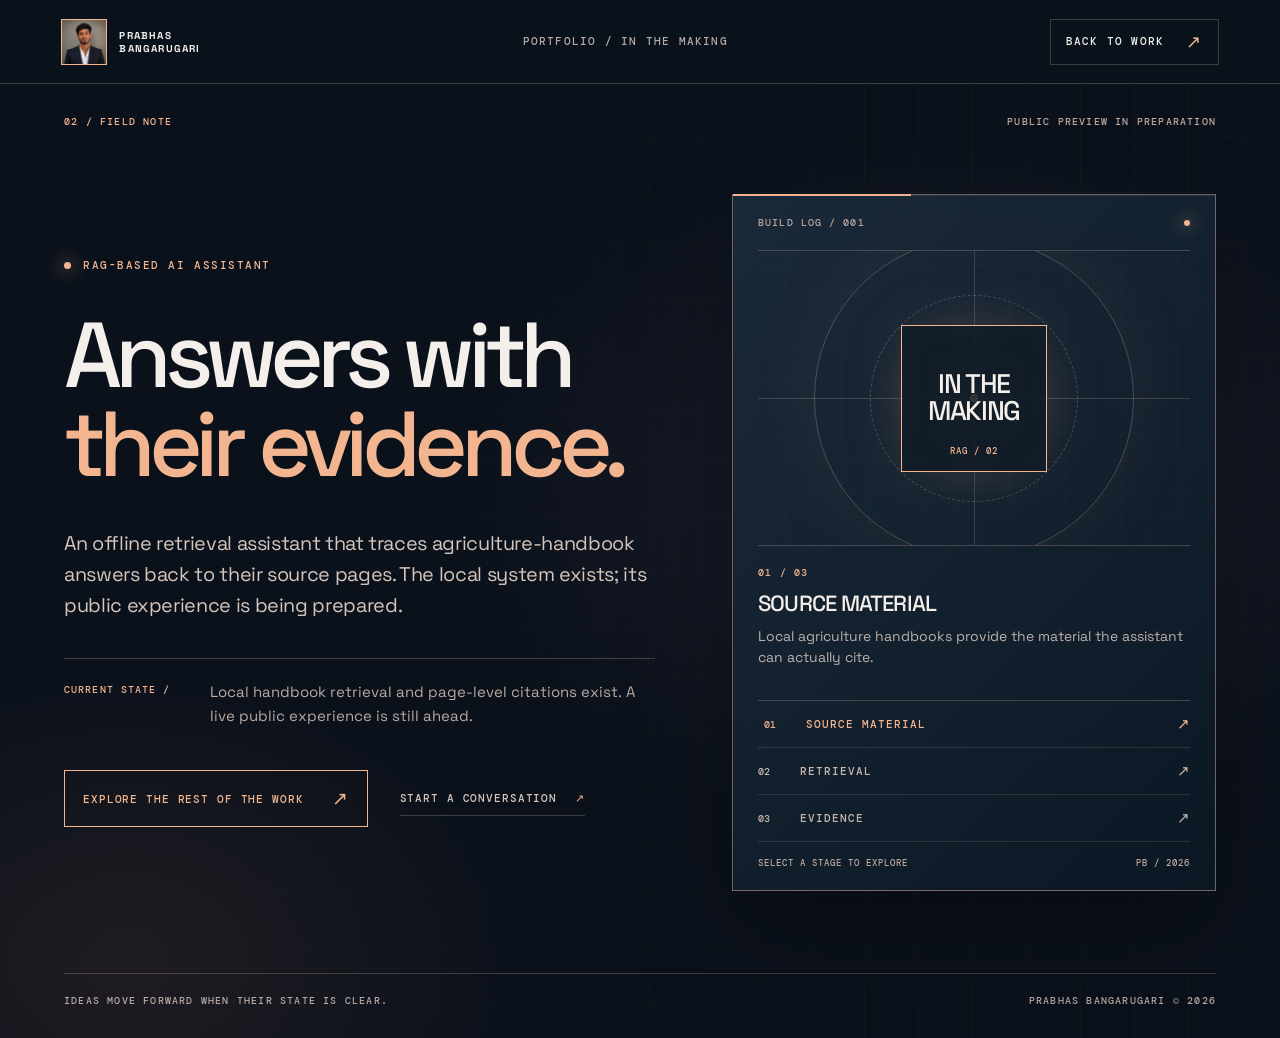
==== coming-soon.html @ c0e2e010 "first commit" ====
<!doctype html>
<html lang="en">
  <head>
    <meta charset="UTF-8" />
    <meta name="viewport" content="width=device-width, initial-scale=1" />
    <meta name="theme-color" content="#0b111b" />
    <meta name="description" content="A look at the work taking shape in Prabhas Bangarugari's portfolio." />
    <title>In the Making — Prabhas Bangarugari</title>
    <link rel="icon" href="assets/favicon.svg" type="image/svg+xml" />
    <link rel="preconnect" href="https://fonts.googleapis.com" />
    <link rel="preconnect" href="https://fonts.gstatic.com" crossorigin />
    <link href="https://fonts.googleapis.com/css2?family=DM+Mono:wght@400;500&family=Space+Grotesk:wght@400;500;600;700&display=swap" rel="stylesheet" />
    <link rel="stylesheet" href="coming-soon.css?v=20260928" />
    <script defer src="coming-soon.js?v=20260928"></script>
  </head>
  <body>
    <a class="skip-link" href="#main">Skip to content</a>
    <header class="preview-header">
      <a class="preview-brand" href="index.html#top" aria-label="Prabhas Bangarugari, portfolio home">
        <span class="preview-brand__portrait"><img src="assets/prabhas-linkedin.jpg" alt="" width="46" height="46" /></span>
        <span>PRABHAS<br />BANGARUGARI</span>
      </a>
      <span class="preview-header__edition">PORTFOLIO / IN THE MAKING</span>
      <a class="preview-header__back" href="index.html#work">BACK TO WORK <span aria-hidden="true">↗</span></a>
    </header>

    <main id="main" class="preview-main">
      <div class="preview-main__grid" aria-hidden="true"></div>
      <div class="preview-shell">
        <div class="preview-topline"><span id="project-index">02 / FIELD NOTE</span><span id="project-phase">PUBLIC PREVIEW IN PREPARATION</span></div>
        <div class="preview-layout">
          <section class="preview-copy" aria-labelledby="preview-title">
            <p class="preview-kicker"><span class="preview-kicker__dot" aria-hidden="true"></span><span id="project-name">RAG-BASED AI ASSISTANT</span></p>
            <h1 id="preview-title">Answers with<br /><em>their evidence.</em></h1>
            <p class="preview-lead" id="project-lead">A local retrieval assistant that traces agriculture-handbook answers back to their source pages. The public experience is being prepared.</p>
            <div class="preview-state"><span class="preview-state__label">CURRENT STATE /</span><span id="project-state">Offline retrieval exists. A live public experience is coming later.</span></div>
            <div class="preview-actions">
              <a class="preview-button" href="index.html#work">EXPLORE THE REST OF THE WORK <span aria-hidden="true">↗</span></a>
              <a class="preview-textlink" href="https://www.linkedin.com/in/prabhas-bangarugari-35494232a" target="_blank" rel="noopener noreferrer">START A CONVERSATION <span aria-hidden="true">↗</span></a>
            </div>
          </section>

          <section class="preview-console" aria-label="Project progress explorer">
            <div class="preview-console__top"><span>BUILD LOG / 001</span><span class="preview-console__light" aria-hidden="true"></span></div>
            <div class="preview-console__visual" aria-hidden="true">
              <div class="preview-console__orbit preview-console__orbit--outer"></div>
              <div class="preview-console__orbit preview-console__orbit--inner"></div>
              <div class="preview-console__cross preview-console__cross--horizontal"></div>
              <div class="preview-console__cross preview-console__cross--vertical"></div>
              <span class="preview-console__satellite"></span>
              <div class="preview-console__core"><span>IN THE<br />MAKING</span><small id="visual-code">RAG / 02</small></div>
            </div>
            <div class="preview-console__readout" aria-live="polite"><span id="active-step-index">01 / 03</span><strong id="active-step-title">SOURCE MATERIAL</strong><p id="active-step-detail">Local handbooks provide the material the assistant can actually cite.</p></div>
            <div class="preview-console__phases" id="project-steps" aria-label="Explore project stages"></div>
            <div class="preview-console__foot"><span>SELECT A STAGE TO EXPLORE</span><span>PB / 2026</span></div>
          </section>
        </div>
        <div class="preview-bottomline"><span>IDEAS MOVE FORWARD WHEN THEIR STATE IS CLEAR.</span><span>PRABHAS BANGARUGARI © 2026</span></div>
      </div>
    </main>
  </body>
</html>
---- coming-soon.css ----
:root { color-scheme: dark; --bg: #0b111b; --panel: #142334; --text: #f4efeb; --accent: #f2b58f; --muted: #b9a9a2; --line: rgba(220, 187, 169, .25); --mono: "DM Mono", monospace; --display: "Space Grotesk", Arial, sans-serif; --ease: cubic-bezier(.22, 1, .36, 1); }
*, *::before, *::after { box-sizing: border-box; }
html { scroll-behavior: smooth; }
body { min-width: 320px; margin: 0; background: var(--bg); color: var(--text); font: 16px/1.5 var(--display); -webkit-font-smoothing: antialiased; }
body[data-project="slm"] { --accent: #c8baf6; }
body[data-project="business"] { --accent: #eac69e; }
a { color: inherit; text-decoration: none; }
button { font: inherit; }
img { display: block; max-width: 100%; }
:focus-visible { outline: 2px solid var(--accent); outline-offset: 4px; }
::selection { background: var(--accent); color: var(--bg); }
.skip-link { position: fixed; z-index: 20; top: -80px; left: 20px; padding: 11px 16px; background: var(--accent); color: var(--bg); }
.skip-link:focus { top: 12px; }
.preview-header { position: relative; z-index: 2; display: flex; align-items: center; justify-content: space-between; gap: 25px; min-height: 84px; padding: 13px clamp(22px, 4.8vw, 90px); border-bottom: 1px solid var(--line); background: rgba(10, 17, 27, .96); }
.preview-brand { display: inline-flex; align-items: center; gap: 12px; flex: none; font: 700 10px/1.3 var(--display); letter-spacing: .12em; }
.preview-brand__portrait { display: block; width: 46px; height: 46px; overflow: hidden; border: 1px solid var(--accent); }
.preview-brand__portrait img { width: 100%; height: 100%; object-fit: cover; object-position: center 38%; }
.preview-header__edition, .preview-header__back { font: 500 11px/1.4 var(--mono); letter-spacing: .11em; }
.preview-header__edition { color: #b7a9a4; }
.preview-header__back { display: inline-flex; align-items: center; gap: 22px; padding: 13px 15px; border: 1px solid var(--line); transition: border-color .25s, color .25s, background .25s; }
.preview-header__back span { color: var(--accent); font-size: 18px; line-height: 1; }
.preview-header__back:hover { border-color: var(--accent); background: rgba(242, 181, 143, .07); color: var(--accent); }
.preview-main { position: relative; isolation: isolate; min-height: calc(100svh - 84px); overflow: hidden; background: radial-gradient(ellipse 50% 50% at 74% 42%, rgba(103, 94, 117, .18), transparent 75%), radial-gradient(ellipse 35% 35% at 10% 92%, rgba(179, 111, 82, .12), transparent 85%), #0b111b; }
.preview-main__grid { position: absolute; z-index: -1; inset: 0; opacity: .3; background-image: linear-gradient(rgba(241, 212, 196, .08) 1px, transparent 1px), linear-gradient(90deg, rgba(241, 212, 196, .08) 1px, transparent 1px); background-size: 54px 54px; mask-image: linear-gradient(90deg, transparent 10%, black 65%); }
.preview-shell { width: min(1600px, calc(100% - clamp(44px, 10vw, 192px))); min-height: calc(100svh - 84px); margin-inline: auto; display: flex; flex-direction: column; }
.preview-topline, .preview-bottomline { display: flex; justify-content: space-between; gap: 25px; font: 500 10px/1.4 var(--mono); letter-spacing: .12em; }
.preview-topline { padding-top: 31px; color: var(--accent); }
.preview-topline span:last-child { color: #c0a99e; }
.preview-layout { display: grid; grid-template-columns: minmax(0, 1.1fr) minmax(390px, .9fr); align-items: center; gap: clamp(45px, 6vw, 110px); flex: 1; padding: 65px 0 82px; }
.preview-copy { max-width: 820px; }
.preview-kicker { display: flex; align-items: center; gap: 12px; margin: 0 0 38px; color: var(--accent); font: 500 11px/1.4 var(--mono); letter-spacing: .14em; }
.preview-kicker__dot { width: 7px; height: 7px; border-radius: 50%; background: var(--accent); box-shadow: 0 0 17px var(--accent); }
.preview-copy h1 { margin: 0; font-size: clamp(66px, 7.2vw, 126px); font-weight: 500; line-height: .96; letter-spacing: -.078em; }
.preview-copy h1 em { color: var(--accent); font-style: normal; }
.preview-lead { max-width: 650px; margin: 40px 0 0; color: #d5c6bd; font-size: clamp(18px, 1.55vw, 23px); line-height: 1.55; letter-spacing: -.018em; }
.preview-state { display: grid; grid-template-columns: 128px minmax(0, 1fr); gap: 18px; max-width: 660px; margin-top: 38px; padding-top: 21px; border-top: 1px solid var(--line); color: var(--muted); font-size: 15px; line-height: 1.6; }
.preview-state__label { padding-top: 2px; color: var(--accent); font: 500 10px/1.5 var(--mono); letter-spacing: .11em; }
.preview-actions { display: flex; align-items: center; flex-wrap: wrap; gap: 20px 32px; margin-top: 42px; }
.preview-button { display: inline-flex; align-items: center; justify-content: space-between; gap: 28px; min-height: 57px; padding: 14px 18px; border: 1px solid var(--accent); background: linear-gradient(var(--accent), var(--accent)) left / 0 100% no-repeat; color: var(--accent); font: 500 11px/1.3 var(--mono); letter-spacing: .08em; transition: background-size .45s var(--ease), color .3s; }
.preview-button:hover, .preview-button:focus-visible { background-size: 100% 100%; color: var(--bg); }
.preview-button span { font-size: 19px; line-height: 1; }
.preview-textlink { padding: 10px 0; border-bottom: 1px solid var(--line); color: #d5c6bd; font: 500 11px/1.3 var(--mono); letter-spacing: .08em; transition: color .25s, border-color .25s; }
.preview-textlink span { padding-left: 10px; color: var(--accent); }
.preview-textlink:hover { border-color: var(--accent); color: var(--accent); }
.preview-console { position: relative; min-width: 0; padding: 0 25px 20px; border: 1px solid rgba(238, 196, 172, .43); background: linear-gradient(135deg, rgba(27, 43, 58, .93), rgba(12, 24, 37, .94)); box-shadow: 0 45px 100px rgba(0, 0, 0, .27), inset 0 1px rgba(255, 255, 255, .07); backdrop-filter: blur(18px); }
.preview-console::before { content: ""; position: absolute; top: -1px; left: 0; width: 37%; height: 2px; background: var(--accent); }
.preview-console__top, .preview-console__foot { display: flex; align-items: center; justify-content: space-between; gap: 20px; color: #bca8a1; font: 500 10px/1.4 var(--mono); letter-spacing: .11em; }
.preview-console__top { min-height: 56px; border-bottom: 1px solid var(--line); }
.preview-console__light { width: 6px; height: 6px; border-radius: 50%; background: var(--accent); box-shadow: 0 0 16px var(--accent); }
.preview-console__visual { position: relative; display: grid; place-items: center; height: clamp(260px, 23vw, 380px); overflow: hidden; background: radial-gradient(circle at 50% 50%, rgba(242, 181, 143, .15), transparent 38%), repeating-linear-gradient(0deg, transparent 0 27px, rgba(223, 186, 163, .045) 28px), repeating-linear-gradient(90deg, transparent 0 27px, rgba(223, 186, 163, .045) 28px); }
.preview-console__orbit { position: absolute; aspect-ratio: 1; border: 1px solid rgba(241, 198, 172, .26); border-radius: 50%; transition: transform .6s var(--ease), border-color .4s; }
.preview-console__orbit--outer { width: min(74%, 335px); box-shadow: 0 0 80px rgba(247, 175, 139, .07); }
.preview-console__orbit--inner { width: min(48%, 220px); border-style: dashed; }
.preview-console__visual:hover .preview-console__orbit--outer { transform: scale(1.04); border-color: rgba(241, 198, 172, .55); }
.preview-console__visual:hover .preview-console__orbit--inner { transform: rotate(25deg) scale(.98); }
.preview-console__cross { position: absolute; background: rgba(241, 198, 172, .19); }
.preview-console__cross--horizontal { width: 100%; height: 1px; }
.preview-console__cross--vertical { height: 100%; width: 1px; }
.preview-console__satellite { position: absolute; top: 50%; left: 50%; width: 8px; height: 8px; margin: -4px; border: 1px solid #fff; border-radius: 50%; background: var(--accent); box-shadow: 0 0 22px var(--accent); animation: orbit 14s linear infinite; }
.preview-console__core { position: relative; z-index: 1; display: grid; place-items: center; width: min(34%, 160px); aspect-ratio: 1; border: 1px solid var(--accent); background: rgba(14, 26, 38, .84); box-shadow: 0 0 65px rgba(242, 181, 143, .1), inset 0 0 35px rgba(242, 181, 143, .04); text-align: center; }
.preview-console__core > span { font-size: clamp(20px, 2.1vw, 31px); font-weight: 500; line-height: 1; letter-spacing: -.05em; }
.preview-console__core small { position: absolute; bottom: 14px; color: var(--accent); font: 500 9px var(--mono); letter-spacing: .11em; }
.preview-console__readout { min-height: 155px; padding: 20px 0 17px; border-top: 1px solid var(--line); }
.preview-console__readout > span { display: block; margin-bottom: 8px; color: var(--accent); font: 500 10px var(--mono); letter-spacing: .12em; }
.preview-console__readout strong { font-size: 22px; font-weight: 500; letter-spacing: -.04em; }
.preview-console__readout p { max-width: 430px; margin: 6px 0 0; color: #bdb0ab; font-size: 14px; line-height: 1.5; }
.preview-console__phases { border-top: 1px solid var(--line); }
.preview-console__phase { display: grid; grid-template-columns: 30px 1fr 20px; align-items: center; gap: 12px; width: 100%; min-height: 47px; padding: 7px 0; border: 0; border-bottom: 1px solid rgba(220, 187, 169, .15); background: transparent; color: #c8b7ad; text-align: left; cursor: pointer; transition: color .25s, padding-left .3s var(--ease); }
.preview-console__phase:hover, .preview-console__phase:focus-visible, .preview-console__phase[aria-pressed="true"] { color: var(--accent); padding-left: 6px; }
.preview-console__phase > span { font: 500 10px var(--mono); }
.preview-console__phase strong { font: 500 11px var(--mono); letter-spacing: .09em; }
.preview-console__phase > span:last-child { font-size: 15px; text-align: right; }
.preview-console__foot { padding-top: 15px; font-size: 9px; }
.preview-bottomline { padding: 20px 0 30px; border-top: 1px solid var(--line); color: #b7a9a4; }
@keyframes orbit { to { transform: rotate(360deg) translateX(min(37vw, 166px)) rotate(-360deg); } }
@media (max-width: 1100px) { .preview-layout { grid-template-columns: minmax(0, 1fr) minmax(330px, .9fr); gap: 35px; } .preview-copy h1 { font-size: clamp(57px, 6.7vw, 80px); } }
@media (max-width: 760px) { .preview-header { min-height: 70px; } .preview-header__edition { display: none; } .preview-shell { width: calc(100% - 48px); } .preview-layout { grid-template-columns: 1fr; gap: 60px; padding: 78px 0 70px; } .preview-copy h1 { font-size: clamp(57px, 9vw, 82px); } .preview-console { max-width: 620px; width: 100%; margin-inline: auto; } .preview-console__visual { height: 340px; } }
@media (max-width: 500px) { .preview-header { padding-inline: 20px; } .preview-header__back { gap: 8px; padding: 11px; font-size: 9px; } .preview-brand { font-size: 9px; } .preview-brand__portrait { width: 40px; height: 40px; } .preview-shell { width: calc(100% - 40px); } .preview-topline { gap: 12px; font-size: 9px; } .preview-topline span:last-child { max-width: 140px; text-align: right; } .preview-layout { padding-top: 75px; } .preview-kicker { margin-bottom: 27px; font-size: 10px; } .preview-copy h1 { font-size: clamp(48px, 11.5vw, 66px); } .preview-lead { margin-top: 30px; font-size: 17px; } .preview-state { grid-template-columns: 1fr; gap: 7px; margin-top: 30px; } .preview-actions { align-items: stretch; flex-direction: column; gap: 16px; } .preview-button { width: 100%; } .preview-textlink { align-self: flex-start; } .preview-console { padding-inline: 16px; } .preview-console__visual { height: 265px; } .preview-console__core { width: 110px; } .preview-console__core > span { font-size: 22px; } .preview-console__readout { min-height: 170px; } .preview-bottomline { flex-direction: column; font-size: 9px; } }
@media (prefers-reduced-motion: reduce) { html { scroll-behavior: auto; } *, *::before, *::after { animation-duration: .01ms !important; transition-duration: .01ms !important; } }
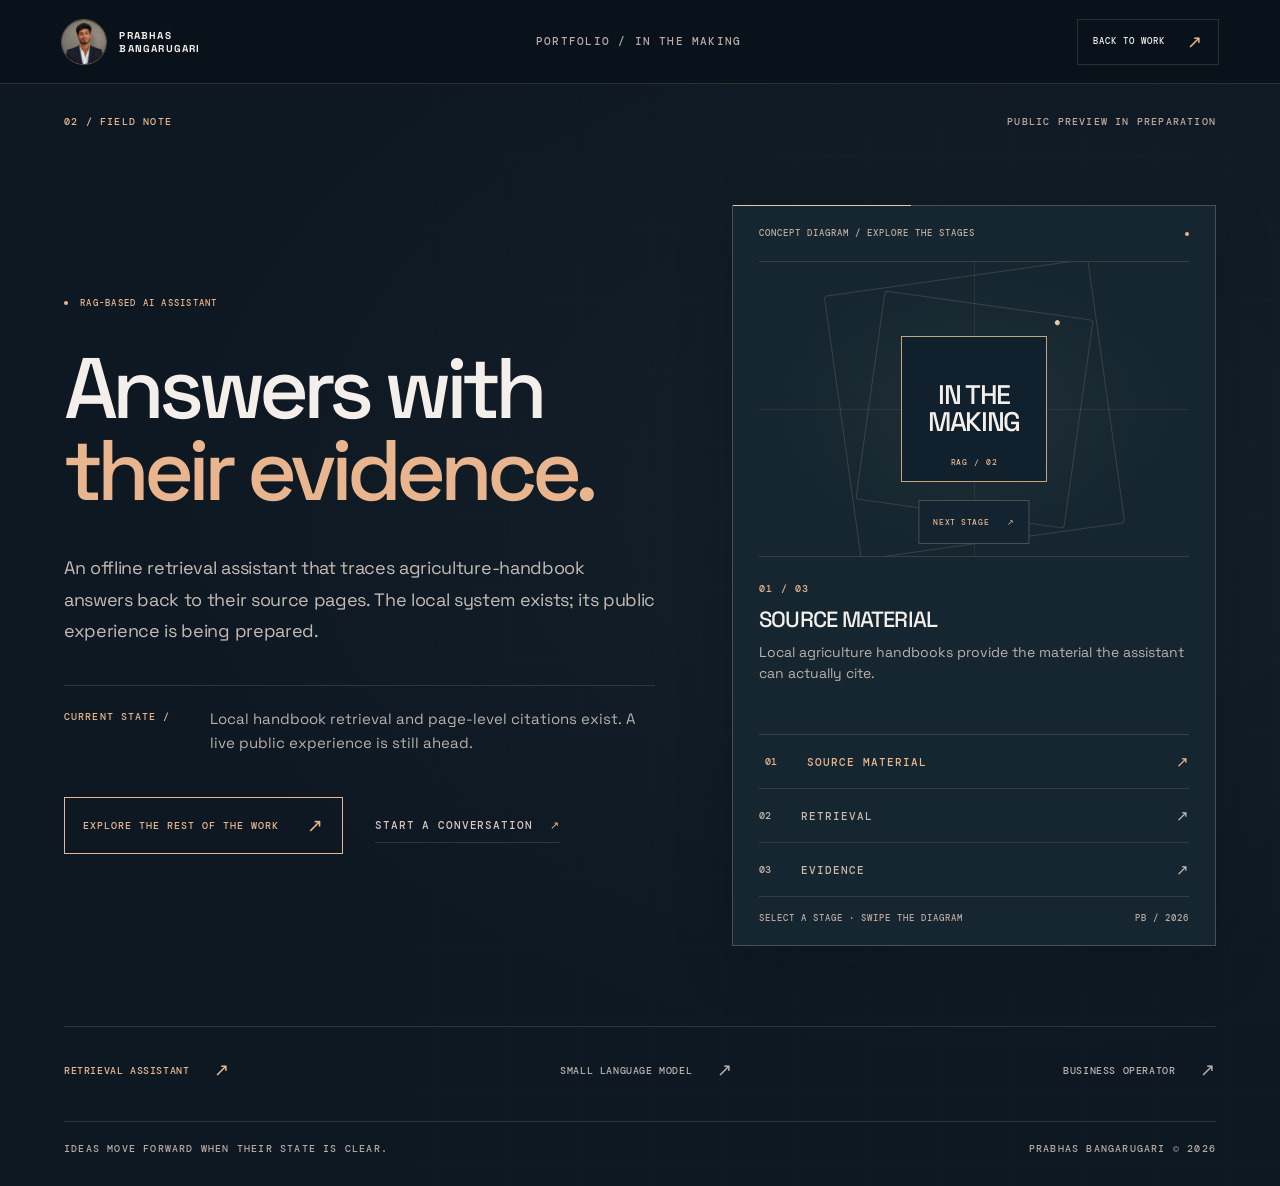
==== commit 4233c163: "Refine portfolio entrance, cursor, and interactive experience" ====
--- a/coming-soon.html
+++ b/coming-soon.html
@@ -6,12 +6,20 @@
     <meta name="theme-color" content="#0b111b" />
     <meta name="description" content="A look at the work taking shape in Prabhas Bangarugari's portfolio." />
     <title>In the Making — Prabhas Bangarugari</title>
+    <meta property="og:type" content="website" />
+    <meta property="og:title" content="In the Making — Prabhas Bangarugari" />
+    <meta property="og:description" content="Explore the retrieval system, small language model, and business operator taking shape." />
+    <meta property="og:image" content="assets/social-preview.png" />
+    <meta name="twitter:card" content="summary_large_image" />
     <link rel="icon" href="assets/favicon.svg" type="image/svg+xml" />
-    <link rel="preconnect" href="https://fonts.googleapis.com" />
-    <link rel="preconnect" href="https://fonts.gstatic.com" crossorigin />
-    <link href="https://fonts.googleapis.com/css2?family=DM+Mono:wght@400;500&family=Space+Grotesk:wght@400;500;600;700&display=swap" rel="stylesheet" />
-    <link rel="stylesheet" href="coming-soon.css?v=20260928" />
-    <script defer src="coming-soon.js?v=20260928"></script>
+    <link rel="stylesheet" href="assets/fonts.css" />
+    <link rel="stylesheet" href="coming-soon.css?v=20261007-atelier" />
+    <link rel="stylesheet" href="interactions.css?v=20261007-atelier" />
+    <link rel="stylesheet" href="experience.css?v=20261007-atelier" />
+    <link rel="stylesheet" href="atelier.css?v=20261007-atelier" />
+    <script defer src="experience.js?v=20261007-atelier"></script>
+    <script defer src="coming-soon.js?v=20261007-atelier"></script>
+    <script defer src="interactions.js?v=20261007-atelier"></script>
   </head>
   <body>
     <a class="skip-link" href="#main">Skip to content</a>
@@ -41,20 +49,22 @@
           </section>
 
           <section class="preview-console" aria-label="Project progress explorer">
-            <div class="preview-console__top"><span>BUILD LOG / 001</span><span class="preview-console__light" aria-hidden="true"></span></div>
-            <div class="preview-console__visual" aria-hidden="true">
-              <div class="preview-console__orbit preview-console__orbit--outer"></div>
-              <div class="preview-console__orbit preview-console__orbit--inner"></div>
-              <div class="preview-console__cross preview-console__cross--horizontal"></div>
-              <div class="preview-console__cross preview-console__cross--vertical"></div>
-              <span class="preview-console__satellite"></span>
-              <div class="preview-console__core"><span>IN THE<br />MAKING</span><small id="visual-code">RAG / 02</small></div>
+            <div class="preview-console__top"><span>CONCEPT DIAGRAM / EXPLORE THE STAGES</span><span class="preview-console__light" aria-hidden="true"></span></div>
+            <div class="preview-console__visual">
+              <div class="preview-console__orbit preview-console__orbit--outer" aria-hidden="true"></div>
+              <div class="preview-console__orbit preview-console__orbit--inner" aria-hidden="true"></div>
+              <div class="preview-console__cross preview-console__cross--horizontal" aria-hidden="true"></div>
+              <div class="preview-console__cross preview-console__cross--vertical" aria-hidden="true"></div>
+              <span class="preview-console__satellite" aria-hidden="true"></span>
+              <div class="preview-console__core" aria-hidden="true"><span>IN THE<br />MAKING</span><small id="visual-code">RAG / 02</small></div>
+              <button class="preview-console__explore" type="button" aria-controls="stage-readout">NEXT STAGE <span aria-hidden="true">↗</span></button>
             </div>
-            <div class="preview-console__readout" aria-live="polite"><span id="active-step-index">01 / 03</span><strong id="active-step-title">SOURCE MATERIAL</strong><p id="active-step-detail">Local handbooks provide the material the assistant can actually cite.</p></div>
+            <div class="preview-console__readout" id="stage-readout" role="status" aria-live="polite" aria-atomic="true"><span id="active-step-index">01 / 03</span><strong id="active-step-title">SOURCE MATERIAL</strong><p id="active-step-detail">Local handbooks provide the material the assistant can actually cite.</p></div>
             <div class="preview-console__phases" id="project-steps" aria-label="Explore project stages"></div>
-            <div class="preview-console__foot"><span>SELECT A STAGE TO EXPLORE</span><span>PB / 2026</span></div>
+            <div class="preview-console__foot"><span>SELECT A STAGE · SWIPE THE DIAGRAM</span><span>PB / 2026</span></div>
           </section>
         </div>
+        <nav class="preview-project-nav" aria-label="Other work in progress"><a href="preview-rag.html">RETRIEVAL ASSISTANT <span aria-hidden="true">↗</span></a><a href="preview-slm.html">SMALL LANGUAGE MODEL <span aria-hidden="true">↗</span></a><a href="preview-business.html">BUSINESS OPERATOR <span aria-hidden="true">↗</span></a></nav>
         <div class="preview-bottomline"><span>IDEAS MOVE FORWARD WHEN THEIR STATE IS CLEAR.</span><span>PRABHAS BANGARUGARI © 2026</span></div>
       </div>
     </main>
--- a/assets/fonts.css
+++ b/assets/fonts.css
@@ -0,0 +1,53 @@
+@font-face {
+  font-family: 'DM Mono';
+  font-style: normal;
+  font-weight: 400;
+  font-display: swap;
+  src: url(fonts/portfolio-1.woff2) format('woff2');
+  unicode-range: U+0000-00FF, U+0131, U+0152-0153, U+02BB-02BC, U+02C6, U+02DA, U+02DC, U+0304, U+0308, U+0329, U+2000-206F, U+20AC, U+2122, U+2191, U+2193, U+2212, U+2215, U+FEFF, U+FFFD;
+}
+
+@font-face {
+  font-family: 'DM Mono';
+  font-style: normal;
+  font-weight: 500;
+  font-display: swap;
+  src: url(fonts/portfolio-2.woff2) format('woff2');
+  unicode-range: U+0000-00FF, U+0131, U+0152-0153, U+02BB-02BC, U+02C6, U+02DA, U+02DC, U+0304, U+0308, U+0329, U+2000-206F, U+20AC, U+2122, U+2191, U+2193, U+2212, U+2215, U+FEFF, U+FFFD;
+}
+
+@font-face {
+  font-family: 'Space Grotesk';
+  font-style: normal;
+  font-weight: 400;
+  font-display: swap;
+  src: url(fonts/portfolio-3.woff2) format('woff2');
+  unicode-range: U+0000-00FF, U+0131, U+0152-0153, U+02BB-02BC, U+02C6, U+02DA, U+02DC, U+0304, U+0308, U+0329, U+2000-206F, U+20AC, U+2122, U+2191, U+2193, U+2212, U+2215, U+FEFF, U+FFFD;
+}
+
+@font-face {
+  font-family: 'Space Grotesk';
+  font-style: normal;
+  font-weight: 500;
+  font-display: swap;
+  src: url(fonts/portfolio-3.woff2) format('woff2');
+  unicode-range: U+0000-00FF, U+0131, U+0152-0153, U+02BB-02BC, U+02C6, U+02DA, U+02DC, U+0304, U+0308, U+0329, U+2000-206F, U+20AC, U+2122, U+2191, U+2193, U+2212, U+2215, U+FEFF, U+FFFD;
+}
+
+@font-face {
+  font-family: 'Space Grotesk';
+  font-style: normal;
+  font-weight: 600;
+  font-display: swap;
+  src: url(fonts/portfolio-3.woff2) format('woff2');
+  unicode-range: U+0000-00FF, U+0131, U+0152-0153, U+02BB-02BC, U+02C6, U+02DA, U+02DC, U+0304, U+0308, U+0329, U+2000-206F, U+20AC, U+2122, U+2191, U+2193, U+2212, U+2215, U+FEFF, U+FFFD;
+}
+
+@font-face {
+  font-family: 'Space Grotesk';
+  font-style: normal;
+  font-weight: 700;
+  font-display: swap;
+  src: url(fonts/portfolio-3.woff2) format('woff2');
+  unicode-range: U+0000-00FF, U+0131, U+0152-0153, U+02BB-02BC, U+02C6, U+02DA, U+02DC, U+0304, U+0308, U+0329, U+2000-206F, U+20AC, U+2122, U+2191, U+2193, U+2212, U+2215, U+FEFF, U+FFFD;
+}
--- a/coming-soon.css
+++ b/coming-soon.css
@@ -57,6 +57,11 @@
 .preview-console__cross--horizontal { width: 100%; height: 1px; }
 .preview-console__cross--vertical { height: 100%; width: 1px; }
 .preview-console__satellite { position: absolute; top: 50%; left: 50%; width: 8px; height: 8px; margin: -4px; border: 1px solid #fff; border-radius: 50%; background: var(--accent); box-shadow: 0 0 22px var(--accent); animation: orbit 14s linear infinite; }
+.preview-console__satellite { animation: none; transform: rotate(-45deg) translateX(120px); transition: transform .7s var(--ease); }
+.preview-console[data-stage="2"] .preview-console__satellite { transform: rotate(45deg) translateX(120px); }
+.preview-console[data-stage="3"] .preview-console__satellite { transform: rotate(145deg) translateX(120px); }
+.preview-console[data-stage="2"] .preview-console__orbit--inner { transform: scale(.85); border-color: var(--accent); }
+.preview-console[data-stage="3"] .preview-console__orbit--inner { transform: scale(1.1); border-color: var(--accent); }
 .preview-console__core { position: relative; z-index: 1; display: grid; place-items: center; width: min(34%, 160px); aspect-ratio: 1; border: 1px solid var(--accent); background: rgba(14, 26, 38, .84); box-shadow: 0 0 65px rgba(242, 181, 143, .1), inset 0 0 35px rgba(242, 181, 143, .04); text-align: center; }
 .preview-console__core > span { font-size: clamp(20px, 2.1vw, 31px); font-weight: 500; line-height: 1; letter-spacing: -.05em; }
 .preview-console__core small { position: absolute; bottom: 14px; color: var(--accent); font: 500 9px var(--mono); letter-spacing: .11em; }
@@ -65,6 +70,9 @@
 .preview-console__readout strong { font-size: 22px; font-weight: 500; letter-spacing: -.04em; }
 .preview-console__readout p { max-width: 430px; margin: 6px 0 0; color: #bdb0ab; font-size: 14px; line-height: 1.5; }
 .preview-console__phases { border-top: 1px solid var(--line); }
+.preview-static-stage { padding: 15px 0; border-bottom: 1px solid var(--line); font: 500 11px/1.6 var(--mono); color: var(--accent); }
+.preview-static-stage summary { cursor: pointer; }
+.preview-static-stage p { color: var(--muted); font: 15px/1.6 var(--display); }
 .preview-console__phase { display: grid; grid-template-columns: 30px 1fr 20px; align-items: center; gap: 12px; width: 100%; min-height: 47px; padding: 7px 0; border: 0; border-bottom: 1px solid rgba(220, 187, 169, .15); background: transparent; color: #c8b7ad; text-align: left; cursor: pointer; transition: color .25s, padding-left .3s var(--ease); }
 .preview-console__phase:hover, .preview-console__phase:focus-visible, .preview-console__phase[aria-pressed="true"] { color: var(--accent); padding-left: 6px; }
 .preview-console__phase > span { font: 500 10px var(--mono); }
@@ -72,8 +80,12 @@
 .preview-console__phase > span:last-child { font-size: 15px; text-align: right; }
 .preview-console__foot { padding-top: 15px; font-size: 9px; }
 .preview-bottomline { padding: 20px 0 30px; border-top: 1px solid var(--line); color: #b7a9a4; }
+.preview-project-nav { display: flex; flex-wrap: wrap; justify-content: space-between; gap: 10px 28px; margin-bottom: 28px; padding-top: 22px; border-top: 1px solid var(--line); }
+.preview-project-nav a { display: inline-flex; align-items: center; justify-content: space-between; gap: 25px; min-height: 44px; color: var(--muted); font: 500 10px/1.5 var(--mono); letter-spacing: .06em; }
+.preview-project-nav a:hover,.preview-project-nav a:focus-visible,.preview-project-nav a[aria-current] { color: var(--accent); }
+.preview-project-nav a > span { font-size: 18px; }
 @keyframes orbit { to { transform: rotate(360deg) translateX(min(37vw, 166px)) rotate(-360deg); } }
 @media (max-width: 1100px) { .preview-layout { grid-template-columns: minmax(0, 1fr) minmax(330px, .9fr); gap: 35px; } .preview-copy h1 { font-size: clamp(57px, 6.7vw, 80px); } }
 @media (max-width: 760px) { .preview-header { min-height: 70px; } .preview-header__edition { display: none; } .preview-shell { width: calc(100% - 48px); } .preview-layout { grid-template-columns: 1fr; gap: 60px; padding: 78px 0 70px; } .preview-copy h1 { font-size: clamp(57px, 9vw, 82px); } .preview-console { max-width: 620px; width: 100%; margin-inline: auto; } .preview-console__visual { height: 340px; } }
 @media (max-width: 500px) { .preview-header { padding-inline: 20px; } .preview-header__back { gap: 8px; padding: 11px; font-size: 9px; } .preview-brand { font-size: 9px; } .preview-brand__portrait { width: 40px; height: 40px; } .preview-shell { width: calc(100% - 40px); } .preview-topline { gap: 12px; font-size: 9px; } .preview-topline span:last-child { max-width: 140px; text-align: right; } .preview-layout { padding-top: 75px; } .preview-kicker { margin-bottom: 27px; font-size: 10px; } .preview-copy h1 { font-size: clamp(48px, 11.5vw, 66px); } .preview-lead { margin-top: 30px; font-size: 17px; } .preview-state { grid-template-columns: 1fr; gap: 7px; margin-top: 30px; } .preview-actions { align-items: stretch; flex-direction: column; gap: 16px; } .preview-button { width: 100%; } .preview-textlink { align-self: flex-start; } .preview-console { padding-inline: 16px; } .preview-console__visual { height: 265px; } .preview-console__core { width: 110px; } .preview-console__core > span { font-size: 22px; } .preview-console__readout { min-height: 170px; } .preview-bottomline { flex-direction: column; font-size: 9px; } }
-@media (prefers-reduced-motion: reduce) { html { scroll-behavior: auto; } *, *::before, *::after { animation-duration: .01ms !important; transition-duration: .01ms !important; } }
+@media (prefers-reduced-motion: reduce) { html { scroll-behavior: auto; } *, *::before, *::after { animation: none !important; transition-duration: .01ms !important; } }
--- a/interactions.css
+++ b/interactions.css
@@ -0,0 +1,55 @@
+.hero { touch-action: pan-y pinch-zoom; }
+.hero__portrait { position: relative; }
+.hero__touch-hint { display: none; }
+.motion-surface { position: relative; isolation: isolate; --touch-x: 50%; --touch-y: 50%; }
+.motion-surface::before { content: ""; position: absolute; z-index: 3; inset: 0; pointer-events: none; opacity: 0; background: radial-gradient(ellipse 290px 230px at var(--touch-x) var(--touch-y), rgba(242,181,143,.14), transparent 75%); transition: opacity .4s var(--ease); }
+.motion-surface.is-interacting::before, .motion-surface:focus-within::before { opacity: 1; }
+.project-card.is-interacting .project-card__art { transform: scale(1.035); }
+.project-card.is-interacting .product-window { transform: translateY(-4px); }
+.project-card.is-pressed .project-card__destination { color: #fff1e6; }
+.project-card__destination > span, .project-card__destination { transition: color .25s, transform .4s var(--ease); }
+.project-card.is-interacting .project-card__destination > span { transform: translate(3px,-3px); }
+.project-card__art { transition: transform .75s var(--ease); }
+.product-window { transition: transform .55s var(--ease); }
+.button.is-pressed { color: var(--button-hover-text); background-size: 100% 100%; transform: scale(.985); }
+.button.is-pressed > span { transform: translate(4px,-3px); }
+.nav-action.is-pressed { color: var(--bg); background-size: 100% 100%; }
+.nav-action.is-pressed span { color: var(--bg); transform: translate(3px,-3px); }
+.hero__index a.is-pressed { background-size: 100% 100%; color: var(--accent); }
+.hero__index a.is-pressed strong { transform: translateX(4px); }
+.roadmap__item.is-interacting { background: rgba(242,181,143,.06); }
+.roadmap__item.is-interacting .roadmap__arrow { transform: translate(4px,-4px); }
+.approach__principle::before { background: radial-gradient(ellipse 230px 220px at var(--touch-x) var(--touch-y), rgba(169,93,58,.1), transparent 80%); }
+.principle-note { position: relative; z-index: 4; margin-top: 27px; border-top: 1px solid #c9b9ad; }
+.principle-note summary { display: flex; align-items: center; justify-content: space-between; min-height: 48px; gap: 16px; cursor: pointer; list-style: none; color: #864830; font: 500 10px/1.4 var(--mono); letter-spacing: .08em; }
+.principle-note summary::-webkit-details-marker { display: none; }
+.principle-note summary > span { font: 24px/1 var(--display); transition: transform .35s var(--ease); }
+.principle-note[open] summary > span { transform: rotate(45deg); }
+.principle-note__body { padding: 3px 0 18px; }
+.principle-note__body p { font-size: 15px; }
+.principle-note__body a { display: inline-flex; gap: 20px; align-items: center; min-height: 44px; margin-top: 12px; border-bottom: 1px solid #a16c50; color: #864830; font: 500 10px/1.5 var(--mono); letter-spacing: .06em; }
+.project-notes summary.is-pressed { background: rgba(242,181,143,.08); color: var(--accent); }
+.preview-button.is-pressed { background-size: 100% 100%; color: var(--bg); }
+.preview-textlink.is-pressed, .preview-project-nav a.is-pressed, .text-link.is-pressed { color: var(--accent); }
+.preview-header__back.is-pressed { border-color: var(--accent); background: rgba(242,181,143,.07); color: var(--accent); }
+.preview-console__visual { touch-action: pan-y pinch-zoom; }
+.preview-console__visual.is-interacting .preview-console__core { box-shadow: 0 0 65px rgba(242,181,143,.22), inset 0 0 35px rgba(242,181,143,.08); }
+.preview-console__core { transition: box-shadow .4s var(--ease); }
+.preview-console__explore { position: absolute; z-index: 5; bottom: 12px; left: 50%; transform: translateX(-50%); display: inline-flex; align-items: center; justify-content: center; gap: 18px; min-height: 44px; padding: 10px 14px; border: 1px solid var(--line); background: #101f2c; color: var(--accent); cursor: pointer; white-space: nowrap; font: 500 9px/1.4 var(--mono); letter-spacing: .07em; transition: border-color .25s, background .25s; }
+.preview-console__explore:hover, .preview-console__explore:focus-visible, .preview-console__explore.is-pressed { border-color: var(--accent); background: #22323f; }
+.preview-console__phase { min-height: 52px; }
+.preview-console__phase.is-pressed { color: var(--accent); padding-left: 6px; background: rgba(242,181,143,.07); }
+.motion-in { animation: section-arrive .8s var(--ease) both; }
+@keyframes section-arrive { from { opacity: .25; transform: translateY(18px); } to { opacity: 1; transform: translateY(0); } }
+@media (pointer:coarse) {
+  .hero__touch-hint { position: absolute; bottom: 0; left: 50%; display: block; transform: translateX(-50%); padding: 10px 12px; border-bottom: 1px solid #816a5d; color: #f2c2a2; background: rgba(12,23,34,.7); white-space: nowrap; font: 500 9px/1.5 var(--mono); letter-spacing: .09em; }
+  .button:active { color: var(--button-hover-text); background-size: 100% 100%; }
+  .preview-button:active { color: var(--bg); background-size: 100% 100%; }
+  .button.is-pressed,.preview-button.is-pressed { transition-duration: .12s; }
+  .project-card.is-interacting .project-card__art,.project-card.is-interacting .product-window { transition-duration: .22s; }
+}
+@media (prefers-reduced-motion:reduce) {
+  .motion-in { animation: none; }
+  .project-card.is-interacting .project-card__art, .project-card.is-interacting .product-window { transform: none; }
+  .motion-surface::before { transition: none; }
+}
--- a/experience.css
+++ b/experience.css
@@ -0,0 +1,132 @@
+/* A signature forged in light: finite opening, continuous contour illumination. */
+.site-entrance { position: fixed; inset: 0; width: 100%; max-width: none; height: 100%; max-height: none; margin: 0; padding: 0; border: 0; overflow: auto; background: #0b111b; color: #f4efeb; overscroll-behavior: contain; touch-action: pan-y pinch-zoom; }
+.site-entrance::backdrop { background: #0b111b; }
+.site-entrance[open] { display: block; }
+.entry-shell { position: relative; isolation: isolate; display: flex; flex-direction: column; min-height: 100svh; padding: clamp(24px, 4vh, 48px) clamp(24px, 4vw, 64px); overflow: hidden; }
+.entry-shell::before { content: ''; position: absolute; z-index: -2; inset: 0; background: radial-gradient(ellipse at 82% 48%, #c7976420, transparent 42%), linear-gradient(115deg, #0b111b 42%, #13212d 100%); }
+.entry-top, .entry-bottom { display: flex; align-items: center; justify-content: space-between; gap: 24px; font: 500 10px/1.5 var(--mono); letter-spacing: .12em; }
+.entry-top { padding-bottom: 22px; border-bottom: 1px solid #c29b7633; color: #d5b295; }
+.entry-top > span:first-child { display: flex; align-items: center; gap: 17px; }
+.entry-seal { display: inline-flex; align-items: center; justify-content: center; width: 35px; height: 35px; border: 1px solid #a9846455; font: 500 17px/1 var(--display); letter-spacing: -.06em; color: #f2b58f; }
+.entry-edition { color: #968b85; }
+.entry-center { position: relative; flex: 1; display: flex; flex-direction: column; align-items: flex-start; justify-content: center; text-align: left; padding: clamp(36px,7vh,84px) 0; }
+.entry-kicker { margin: 0 0 32px; color: #c6a488; font: 500 10px/1.5 var(--mono); letter-spacing: .13em; }
+.entry-kicker > span { margin-right: 16px; color: #f2b58f; }
+.entry-name { margin: 0; font: 500 clamp(58px,7.1vw,112px)/.96 var(--display); letter-spacing: -.075em; }
+.entry-name span { display: block; }
+.entry-name span:first-child { color: #f4efeb; }
+.entry-name span:last-child { color: #e7b68f; }
+.entry-name span { animation: signature-type 1.15s cubic-bezier(.22,1,.36,1) both; }
+.entry-name span:last-child { animation-delay: .1s; }
+@keyframes signature-type { from { opacity: .7; transform: translateY(12px); } to { opacity: 1; transform: none; } }
+.entry-identity { margin: 30px 0 0; color: #c4b5ac; font-size: clamp(15px, 1.5vw, 20px); letter-spacing: -.02em; }
+.entry-controls { margin-top: 38px; display: flex; align-items: center; gap: 23px; }
+.entry-button { min-width: 242px; min-height: 60px; padding: 18px 23px; background-color: #f2b58f08; color: #f2b58f; border-color: #c28c69; border-radius: 2px; }
+.entry-button:hover, .entry-button:focus-visible { transform: none; box-shadow: 0 0 0 1px #e5bb9655; }
+.entry-button:focus-visible:not(:hover) { background-size: 0 100%; color: #f2b58f; outline: 1px solid #efc5a5; outline-offset: 5px; }
+.entry-button:active, .entry-button.is-pressed { transform: none; background-size: 100% 100%; color: #0b111b; }
+.entry-skip { min-height: 44px; padding: 10px 16px; border: 0; background: transparent; color: #bca798; font: 500 10px/1.5 var(--mono); letter-spacing: .08em; text-underline-offset: 5px; cursor: pointer; }
+.entry-skip:hover, .entry-skip:focus-visible { color: #f4efeb; text-decoration: underline; }
+.entry-bottom { padding-top: 22px; border-top: 1px solid #c29b7633; color: #968b85; }
+.entry-bottom strong { color: #d5b295; font-weight: 400; }
+.entry-art { position: absolute; z-index: -1; inset: 0; pointer-events: none; }
+.entry-field { width: 100%; height: 100%; pointer-events: none; overflow: visible; }
+.entry-art__caption { position: absolute; right: 6%; bottom: 19%; font: 500 9px/1.5 var(--mono); letter-spacing: .16em; color: #a38e7b; animation: signature-caption 1s ease 2s both; }
+.entry-current { fill: none; stroke: #c9a78b; stroke-width: .65; vector-effect: non-scaling-stroke; opacity: .17; stroke-dasharray: 1; stroke-dashoffset: 0; animation: signature-current 2.2s cubic-bezier(.4,0,.2,1) var(--delay) both; }
+.entry-mark { opacity: .86; transition: opacity .5s; }
+.entry-band { fill: none; stroke: url(#entry-metal); stroke-width: 1.7; stroke-linecap: round; vector-effect: non-scaling-stroke; transform-origin: 1060px 450px; animation: signature-gather 2.35s cubic-bezier(.22,1,.36,1) var(--delay) both; }
+.entry-outline { fill: none; stroke: #efc6a4; stroke-width: .7; vector-effect: non-scaling-stroke; opacity: .35; stroke-dasharray: 1; animation: signature-outline 2.6s cubic-bezier(.4,0,.2,1) .3s both; }
+.entry-metal-base { fill: #d9b28b; opacity: .035; }
+.entry-contours, .entry-glints { opacity: 0; transition: opacity .7s; }
+[data-phase="settled"] .entry-contours, [data-phase="settled"] .entry-glints { opacity: 1; }
+.entry-contour { fill: none; stroke: #ffe7c8; stroke-width: 1.2; stroke-linecap: round; vector-effect: non-scaling-stroke; stroke-dasharray: .065 .935; animation: signature-trace 9s linear var(--phase) infinite; opacity: .65; }
+.entry-glint { opacity: 1; animation: signature-light 8s linear infinite; }
+.entry-glint--second { animation-delay: -4s; opacity: .5; }
+[data-phase="settled"] .entry-current { stroke-dasharray: .12 .22 .045 .615; animation: signature-current-flow 14s linear calc(var(--delay) * -8) infinite; }
+.is-engaged .entry-contour, .is-focused .entry-contour { stroke: #fff4e4; stroke-width: 1.8; }
+.is-engaged .entry-mark, .is-focused .entry-mark { opacity: 1; }
+.is-engaged .entry-art__caption { color: #edbd95; }
+.entry-sequence { display: inline-flex; align-items: center; gap: 14px; }
+.entry-sequence i { width: 4px; height: 4px; background: #f2b58f; }
+.entry-sequence > span { color: #b78762; }
+@keyframes signature-gather { 0% { opacity: .12; transform: translate(var(--from-x),var(--from-y)) rotate(var(--from-r)); } 55% { opacity: .8; } 100% { opacity: 1; transform: none; } }
+@keyframes signature-current { from { opacity: 0; stroke-dashoffset: 1; } to { opacity: .17; stroke-dashoffset: 0; } }
+@keyframes signature-outline { from { opacity: 0; stroke-dashoffset: 1; } to { opacity: .35; stroke-dashoffset: 0; } }
+@keyframes signature-caption { from { opacity: 0; } to { opacity: 1; } }
+@keyframes signature-light { from { transform: translateX(0) skewX(-12deg); } to { transform: translateX(800px) skewX(-12deg); } }
+@keyframes signature-trace { to { stroke-dashoffset: -1; } }
+@keyframes signature-current-flow { from { stroke-dashoffset: 1; opacity: .16; } to { stroke-dashoffset: 0; opacity: .16; } }
+@keyframes signature-atmosphere { from { transform: translate3d(-6%,-3%,0) scale(.95); opacity: .55; } to { transform: translate3d(4%,5%,0) scale(1.1); opacity: 1; } }
+.entry-shell::after { content: ''; position: absolute; z-index: -2; top: 2%; right: -14%; width: 80%; height: 94%; border-radius: 50%; background: radial-gradient(ellipse, #d7b69117, transparent 62%); animation: signature-atmosphere 12s ease-in-out infinite alternate; pointer-events: none; }
+.entry-art::after { content: ''; position: absolute; inset: 0; background: radial-gradient(ellipse 340px 280px at var(--light-x,78%) var(--light-y,45%), #ffe2c313, transparent 75%); opacity: .7; transition: opacity .6s; }
+.is-engaged .entry-art::after { opacity: 1; }
+.entry-sweep { position: absolute; z-index: -1; inset: 0; pointer-events: none; background: linear-gradient(110deg, transparent 35%, #f2b58f18 49%, #ffe0bd32 50%, transparent 65%); transform: translateX(-150%); }
+.site-entrance.is-leaving { animation: entry-dissolve .95s cubic-bezier(.4,0,.2,1) forwards; pointer-events: none; }
+.site-entrance.is-leaving .entry-center { animation: entry-copy-out .55s cubic-bezier(.4,0,.2,1) forwards; }
+.site-entrance.is-leaving .entry-sweep { animation: entry-light .85s cubic-bezier(.3,0,.3,1) forwards; }
+.site-entrance.is-leaving .entry-band { animation: signature-release .75s cubic-bezier(.4,0,.2,1) calc(var(--delay) * .2) both; }
+.site-entrance.is-leaving .entry-current { animation: signature-current-out .8s ease both; }
+.site-entrance.is-leaving .entry-art__caption { opacity: 0; animation: none; }
+.site-entrance.is-leaving .entry-contours { opacity: 0; }
+@keyframes signature-release { from { opacity: 1; transform: none; } to { opacity: 0; transform: translate(110px,-28px) rotate(-7deg); } }
+@keyframes signature-current-out { from { stroke-dashoffset: 0; opacity: .17; } to { stroke-dashoffset: -1; opacity: 0; } }
+@keyframes entry-light { to { transform: translateX(150%); } }
+@keyframes entry-copy-out { to { opacity: 0; transform: translateY(-8px); } }
+@keyframes entry-dissolve { 0%,25% { opacity: 1; } to { opacity: 0; } }
+html[data-entry="waiting"], html[data-entry="leaving"] { overflow: hidden; }
+html:has(.site-entrance[open]) { overflow: hidden; }
+html[data-entry="booting"] .hero__content *, html[data-entry="waiting"] .hero__content *, html[data-entry="leaving"] .hero__content * { animation-play-state: paused !important; }
+html[data-entry="booting"] .hero__field, html[data-entry="waiting"] .hero__field, html[data-entry="leaving"] .hero__field { opacity: 0; animation: none; }
+.entry-paused *, .entry-paused *::before, .entry-paused *::after { animation-play-state: paused !important; }
+/* The dot is exact; only the fine outline follows with a short settling response. */
+.portfolio-cursor { position: fixed; inset: 0; z-index: 2147483647; pointer-events: none; visibility: hidden; color: #ffe6ce; }
+.portfolio-cursor.is-visible { visibility: visible; }
+.portfolio-cursor__point, .portfolio-cursor__trail { position: absolute; top: 0; left: 0; will-change: transform; }
+.portfolio-cursor__point { z-index: 2; }
+.cursor-point { position: absolute; display: block; width: 5px; height: 5px; left: -2.5px; top: -2.5px; border-radius: 50%; background: #fff2df; box-shadow: 0 0 0 1px #172331; }
+.portfolio-cursor__shape { position: relative; display: block; width: 24px; height: 24px; border: 1px solid #e4c4a3; border-radius: 50%; opacity: .72; transform: translate(-50%,-50%); box-shadow: 0 0 0 1px #10202e8c; transition: width .2s, height .2s, opacity .2s, background .2s; }
+.portfolio-cursor[data-interactive] .portfolio-cursor__shape { width: 36px; height: 36px; opacity: 1; background: #eac9a10c; }
+.portfolio-cursor.is-down .portfolio-cursor__shape { width: 19px; height: 19px; opacity: 1; }
+.portfolio-cursor__label { position: absolute; top: 25px; left: 28px; max-width: 90px; padding: 5px 8px; border: 1px solid #c08e67; border-radius: 2px; background: #10202ef2; color: #f8d6b9; white-space: nowrap; font: 500 9px/1.2 var(--mono); letter-spacing: .09em; text-transform: uppercase; }
+.portfolio-cursor__label:empty { display: none; }
+.portfolio-cursor[data-side="left"] .portfolio-cursor__label { left: auto; right: 22px; }
+.portfolio-cursor[data-vertical="above"] .portfolio-cursor__label { top: auto; bottom: 20px; }
+html.cursor-active, html.cursor-active * { cursor: none !important; }
+@media (max-width:760px) {
+  .entry-shell { padding: 24px; }
+  .entry-center { padding: 220px 0 32px; }
+  .entry-name { font-size: clamp(40px,10.1vw,72px); }
+  .entry-identity { max-width: 280px; margin-top: 22px; font-size: 14px; line-height: 1.6; }
+  .entry-kicker { font-size: 8px; margin-bottom: 20px; letter-spacing: .1em; }
+  .entry-kicker > span { margin-right: 8px; }
+  .entry-art { inset: 90px 0 auto; height: 210px; overflow: hidden; }
+  .entry-field { position: absolute; width: 700px; max-width: none; height: 438px; left: calc(50% - 512px); top: -101px; }
+  .entry-art__caption { display: none; }
+  .entry-controls { flex-direction: row; gap: 12px; margin-top: 28px; flex-wrap: wrap; }
+  .entry-button { min-width: 204px; min-height: 56px; padding: 16px 18px; }
+  .entry-skip { padding: 10px 8px; font-size: 9px; }
+  .entry-edition { display: none; }
+  .entry-bottom { font-size: 9px; gap: 14px; }
+  .entry-bottom span:last-child { max-width: 90px; text-align: right; }
+  .entry-sequence { gap: 8px; }
+  .entry-bottom .entry-sequence { max-width: none !important; font-size: 8px; }
+}
+@media (prefers-reduced-motion:reduce) {
+  .entry-shell::after, .entry-name span, .entry-band, .entry-current, .entry-outline, .entry-contour, .entry-art__caption { animation: none !important; }
+  .entry-contours { opacity: 0; }
+  .entry-glints { display: none; }
+  .entry-glint { animation: none !important; }
+  .site-entrance.is-leaving { animation: entry-dissolve .12s linear forwards; }
+  .site-entrance.is-leaving .entry-center, .site-entrance.is-leaving .entry-sweep, .site-entrance.is-leaving .entry-band, .site-entrance.is-leaving .entry-current { animation: none; }
+  .portfolio-cursor__shape { transition: none; }
+}
+@media (max-width:760px) and (max-height:700px) {
+  .entry-center { padding-top: 155px; padding-bottom: 24px; }
+  .entry-art { height: 145px; }
+  .entry-field { width: 560px; height: 350px; left: calc(50% - 410px); top: -96px; }
+  .entry-kicker { margin-bottom: 16px; }
+  .entry-identity { margin-top: 16px; }
+  .entry-controls { margin-top: 24px; gap: 10px; }
+  .entry-button { min-width: 190px; font-size: 10px; }
+  .entry-bottom { padding-top: 16px; }
+}
--- a/atelier.css
+++ b/atelier.css
@@ -0,0 +1,219 @@
+/* Portfolio art direction: editorial scale, warm metal, and quiet technical detail. */
+:root { --accent: #e9b58e; --line: #c7aa8d30; --muted: #b9b1aa; --paper: #f0ece5; --ink: #292321; }
+body { min-width: 0; }
+.sr-only { position: absolute; width: 1px; height: 1px; padding: 0; margin: -1px; overflow: hidden; clip-path: inset(50%); white-space: nowrap; border: 0; }
+.container, .preview-shell { width: min(1480px,calc(100% - clamp(44px,10vw,176px))); }
+.eyebrow { font-size: 10px; letter-spacing: .13em; }
+.site-header { height: 80px; background: #0b111bf5; border-color: #c7aa8d26; }
+.brand__mark, .preview-brand__portrait { border-color: #cda47b77; border-radius: 50%; }
+.brand__name { font-weight: 500; letter-spacing: .1em; }
+.desktop-nav a { position: relative; font-size: 10px; letter-spacing: .09em; }
+.desktop-nav a::after { content: ''; position: absolute; left: 0; bottom: 9px; width: 100%; height: 1px; background: var(--accent); transform: scaleX(0); transform-origin: left; transition: transform .4s var(--ease); }
+.desktop-nav a:hover::after, .desktop-nav a.is-active::after, .desktop-nav a:focus-visible::after { transform: scaleX(1); }
+.button, .nav-action, .preview-button { border-radius: 0; font-size: 10px; letter-spacing: .1em; }
+.button:hover, .button:focus-visible { transform: none; box-shadow: none; }
+.hero { background: radial-gradient(ellipse at 78% 46%, #253b4d5e, transparent 52%), radial-gradient(ellipse at 30% 92%, #b77b4920, transparent 65%), #0c1721; }
+.hero::before { opacity: .45; }
+.hero::after { background: radial-gradient(ellipse, #ccaa7c12, #829eae0d 42%, transparent 70%); animation: hero-atmosphere 20s ease-in-out infinite alternate; animation-play-state: paused; }
+.hero.is-in-view::after { animation-play-state: running; }
+html[data-entry="booting"] .hero::after, html[data-entry="waiting"] .hero::after, html[data-entry="leaving"] .hero::after, html.document-paused .hero::after { animation-play-state: paused; }
+.hero__veil { position: absolute; inset: 0; pointer-events: none; background: linear-gradient(90deg,#0c1721b8 0%,#0c17217a 38%,transparent 66%); }
+#hero-title:focus { outline: none; }
+.hero__content { padding-top: 31px; padding-bottom: 58px; }
+.hero__topline { font-size: 9px; letter-spacing: .11em; color: #b5afa9; }
+.signal-dot { width: 4px; height: 4px; box-shadow: none; }
+.hero__stage { gap: 58px 48px; padding-top: 82px; grid-template-columns: minmax(0,1.18fr) minmax(280px,.82fr); }
+.hero h1 { font-weight: 500; font-size: clamp(62px,7.2vw,112px); letter-spacing: -.075em; line-height: .98; }
+.hero__eyebrow { font-size: 9px; margin-bottom: 26px; }
+.hero__statement { grid-template-columns: 100px minmax(0,1fr); gap: 28px; margin-top: 39px; border-color: #b99c784d; }
+.hero__statement-index { font-size: 8px; line-height: 1.6; letter-spacing: .07em; }
+.hero__statement p { font-size: clamp(26px,2.35vw,36px); line-height: 1.22; }
+.hero__statement div > span { color: #c4beb7; font-size: 15px; max-width: 430px; }
+.hero__actions { margin-left: 128px; }
+.hero__portrait-note { font-size: 8px; color: #b5afa9; }
+.hero__index { padding: 0; border: 0; border-top: 1px solid #a3856455; background: transparent; }
+.hero__index-top { padding: 17px 0; color: #bca78f; font-size: 9px; }
+.hero__index a { padding: 20px 19px; min-height: 105px; border-color: #b99c7833; }
+.hero__index a:first-of-type { padding-left: 0; }
+.hero__index a strong { font-size: clamp(18px,1.35vw,23px); }
+.hero__index a small { font-size: 8px; letter-spacing: .06em; color: #b3aaa1; }
+.hero__index-foot { font-size: 8px; border-color: #b99c7833; color: #b3aaa1; padding-top: 16px; }
+.work { background: #0e1923; padding-block: 126px 138px; }
+.section-heading { align-items: flex-end; margin-bottom: 68px; }
+.section-heading h2 { font-size: clamp(56px,5.7vw,91px); }
+.section-heading > p { max-width: 345px; font-size: 16px; color: #b9b1aa; }
+.project-grid { gap: 66px 32px; }
+.project { border-color: #bd9c7830; background: #14232e; }
+.project:has(.project-card:hover), .project:focus-within { border-color: #d4ab8170; }
+.project-card__visual { height: 380px; }
+.project--feature .project-card { grid-template-columns: minmax(0,1.15fr) minmax(0,1fr); }
+.project--feature .project-card__visual { min-height: 540px; }
+.project--reverse .project-card { grid-template-columns: minmax(0,1fr) minmax(0,1.15fr); }
+.project-card__body { min-height: 410px; padding: clamp(28px,3vw,46px); background: linear-gradient(125deg,#1a2b3655,transparent 65%); }
+.project-card__meta { font-size: 9px; line-height: 1.6; letter-spacing: .1em; color: #dcb894; margin-bottom: 22px; }
+.project-card__title { font-size: clamp(30px,2.6vw,41px); letter-spacing: -.045em; }
+.project-card__headline { margin-top: 22px; color: #ece2d8; font-size: clamp(26px,2.2vw,34px); line-height: 1.25; }
+.project-card__description { max-width: 520px; color: #bfb7ae; line-height: 1.75; }
+.project-card__tags { gap: 8px 14px; }
+.project-card__tags > span { padding: 0; border: 0; color: #b3aaa1; font-size: 9px; }
+.project-card__tags > span + span::before { content: '/'; color: #886d54; margin-right: 14px; }
+.project-card__proof { margin-top: 28px; font-size: 8px; color: #c2b3a5; }
+.project-card__destination { margin-top: 28px; padding-top: 22px; border-top: 1px solid #c7aa8d30; font-size: 9px; }
+.project-card__topline, .project-card__signal { font-size: 9px; }
+.project-card__signal { padding: 9px 12px; background: #101c25da; border: 1px solid #bea48155; }
+.product-window { width: 72%; height: 51%; border-color: #c5b29a80; border-radius: 3px; box-shadow: 0 18px 45px #0006; }
+.product-window__bar { background: #202c35; }
+.project-notes { border-color: #bd9c7830; }
+.project-notes summary { min-height: 62px; font-size: 9px; padding-inline: clamp(28px,3vw,46px); }
+.project-notes__content { padding: 5px clamp(28px,3vw,46px) 34px; }
+.project-notes__grid { gap: 26px; }
+.project-notes p { font-size: 15px; line-height: 1.75; }
+.project-notes__credit { margin-top: 20px !important; color: #a89c91 !important; font: 400 10px/1.7 var(--mono) !important; }
+.approach { padding-block: 112px 122px; background: var(--paper); color: var(--ink); }
+.approach__intro h2 { font-size: clamp(56px,6.1vw,100px); letter-spacing: -.067em; margin-bottom: 64px; }
+.approach__principle { position: relative; padding-top: 28px; }
+.approach__principle h3 { margin-top: 36px; font-weight: 500; font-size: clamp(29px,2.5vw,40px); }
+.principle-art { display: block; width: 112px; height: 88px; margin-top: 34px; color: #9c6a4b; }
+.principle-art svg { width: 100%; height: 100%; overflow: visible; }
+.principle-art__base { fill: none; stroke: currentColor; stroke-width: 1; opacity: .38; }
+.principle-art__accent { fill: none; stroke: #895437; stroke-width: 1.4; stroke-dasharray: 240; stroke-dashoffset: 240; transition: stroke-dashoffset .9s var(--ease), transform .7s var(--ease); transform-origin: center; }
+.approach__principle.is-interacting .principle-art__accent, .approach__principle:focus-within .principle-art__accent { stroke-dashoffset: 0; transform: translateY(-3px); }
+.approach__principle.is-pressed .principle-art__accent { transition-duration: .25s; }
+.principle-note { margin-top: 28px; }
+.principle-note summary { font-size: 9px; }
+.approach__principle p { color: #625b53; }
+.about { background: #142530; padding-block: 100px 102px; }
+.about__masthead { border-color: #c7aa8d40; }
+.about__story { grid-template-columns: minmax(0,1.1fr) minmax(320px,.9fr); gap: clamp(44px,7vw,110px); padding-block: 62px 78px; }
+.about h2 { font-size: clamp(58px,6.1vw,98px); }
+.about__body { align-self: start; }
+.about__body p { color: #c1b8ae; line-height: 1.8; }
+.about__body .about__lead { font-size: clamp(22px,2vw,29px); color: #eee5dc; line-height: 1.4; }
+.about__practice { margin-top: 48px; max-width: 350px; border-top: 1px solid #c7aa8d40; }
+.about__practice span { display: flex; align-items: center; gap: 20px; min-height: 45px; border-bottom: 1px solid #c7aa8d26; color: #d0b99f; font: 400 10px/1.5 var(--mono); letter-spacing: .07em; }
+.about__practice i { color: #8d7c6c; font-style: normal; }
+.about__signature { border-color: #c7aa8d40; font-size: 9px; }
+.roadmap { margin-top: 56px; border-color: #c7aa8d40; }
+.roadmap__item + .roadmap__item { border-color: #c7aa8d40; }
+.roadmap__item p { font-size: 18px; color: #ded4c9; }
+.roadmap__item span { font-size: 9px; }
+.contact { overflow: hidden; background: #e9b992; min-height: 620px; padding-top: 104px; }
+.contact__inner { position: relative; }
+.contact h2 { font-size: clamp(65px,7.2vw,114px); max-width: 1000px; }
+.contact h2 em { color: #865236; }
+.contact__lead { max-width: 520px; font-size: 18px; }
+.contact__invitation { position: absolute; right: 0; top: 62px; display: grid; place-items: center; width: clamp(110px,13vw,194px); aspect-ratio: 1; border: 1px solid #76533a77; border-radius: 50%; color: #493022; transition: background .5s, color .5s; }
+.contact__invitation::before { content: ''; position: absolute; inset: 10px; border: 1px solid #76533a33; border-radius: 50%; transition: inset .5s var(--ease); }
+.contact__invitation svg { width: 42%; height: 42%; fill: none; stroke: currentColor; stroke-width: 1; transition: transform .55s var(--ease); }
+.contact__invitation:hover, .contact__invitation:focus-visible, .contact__invitation.is-pressed { background: #493022; color: #f7debf; }
+.contact__invitation:hover::before, .contact__invitation:focus-visible::before { inset: 17px; border-color: #f7debf44; }
+.contact__invitation:hover svg, .contact__invitation.is-pressed svg { transform: translate(4px,-4px); }
+.contact__invitation.is-pressed { background: #493022; color: #f7debf; }
+.contact__footer { margin-top: 94px; padding-top: 24px; font-size: 9px; }
+.contact__socials a { position: relative; }
+.contact__socials a::after { content: ''; position: absolute; left: 0; right: 0; bottom: 8px; height: 1px; background: currentColor; transform: scaleX(0); transform-origin: left; transition: transform .35s; }
+.contact__socials a:hover::after, .contact__socials a:focus-visible::after { transform: scaleX(1); }
+/* Project field notes use the same palette, with diagram-specific geometry. */
+body[data-project="slm"] { --accent: #ead0ad; }
+body[data-project="business"] { --accent: #d8ac7f; }
+.preview-main { background: radial-gradient(ellipse at 77% 38%,#30404a33,transparent 60%),#0d1822; }
+.preview-main__grid { opacity: .16; background-size: 72px 72px; }
+.preview-header { border-color: #c7aa8d30; }
+.preview-header__back { font-size: 9px; }
+.preview-layout { gap: clamp(40px,6vw,95px); padding-block: 76px 80px; }
+.preview-copy h1 { font-size: clamp(60px,6.7vw,112px); letter-spacing: -.07em; }
+.preview-lead { font-size: 18px; line-height: 1.75; color: #c4bcb3; }
+.preview-kicker { font-size: 9px; }
+.preview-kicker__dot, .preview-console__light { width: 4px; height: 4px; box-shadow: none; }
+.preview-console { padding-inline: 26px; border-color: #c7aa8d50; background: #152630; backdrop-filter: none; box-shadow: 0 20px 55px #050b122e; }
+.preview-console::before { height: 1px; background: #e9c7a3; }
+.preview-console__top { color: #bcad9d; font-size: 9px; }
+.preview-console__visual { background: radial-gradient(ellipse,#bb997712,transparent 65%); }
+.preview-console__core { border-color: #c5a480; background: #10202c; box-shadow: none; }
+.preview-console__core small { font-size: 8px; }
+.preview-console__orbit { border-color: #c7aa8d33; }
+.preview-console__orbit--outer { box-shadow: none; }
+.preview-console__cross { background: #c7aa8d19; }
+.preview-console__satellite { box-shadow: none; width: 5px; height: 5px; background: #e9c7a3; border-color: #e9c7a3; }
+.preview-console__readout { min-height: 178px; padding-top: 25px; }
+.preview-console__phase { min-height: 54px; }
+.preview-console__explore { font-size: 8px; border-color: #c7aa8d50; background: #132430; }
+body[data-project="rag"] .preview-console__orbit { border-radius: 4px; }
+body[data-project="rag"] .preview-console__orbit--outer { transform: rotate(-8deg); width: 62%; }
+body[data-project="rag"] .preview-console__orbit--inner { transform: rotate(8deg); width: 49%; border-style: solid; }
+body[data-project="rag"] .preview-console[data-stage="2"] .preview-console__orbit--inner { transform: rotate(-4deg) scale(.9); }
+body[data-project="rag"] .preview-console[data-stage="3"] .preview-console__orbit--inner { transform: rotate(0) scale(1.06); }
+body[data-project="slm"] .preview-console__orbit { border-radius: 3px; aspect-ratio: 1.4; transform: rotate(-14deg); border-style: solid; }
+body[data-project="slm"] .preview-console__orbit--inner { transform: rotate(14deg); }
+body[data-project="business"] .preview-console__orbit--inner { border-style: solid; border-right-color: #e9c7a3; }
+@media (min-width:1101px) { #project-praj { margin-top: 90px; } }
+@media (max-width:1100px) {
+  .hero__stage { gap: 44px 28px; }
+  .hero h1 { font-size: clamp(52px,6.7vw,78px); }
+  .hero__statement { grid-template-columns: 1fr; gap: 12px; }
+  .hero__actions { margin-left: 0; }
+  .project--feature .project-card__visual { min-height: 510px; }
+  .project-card__body { padding: 30px; }
+  .contact__invitation { top: 80px; width: 110px; }
+  .contact h2 { max-width: calc(100% - 110px); }
+}
+@media (max-width:760px) {
+  .container, .preview-shell { width: calc(100% - 44px); }
+  .site-header { height: 70px; }
+  .hero__stage { grid-template-columns: 1fr; padding-top: 68px; gap: 46px; }
+  .hero__veil { background: linear-gradient(#0c1721b8 0%,#0c172180 28%,transparent 48%); }
+  .hero h1 { font-size: clamp(40px,10.2vw,78px); }
+  .hero__portrait { width: min(100%,360px); }
+  .hero__index a { padding-inline: 12px; }
+  .hero__index a:first-of-type { padding-left: 12px; }
+  .hero__index a strong { font-size: 20px; }
+  .hero__index a small { font-size: 8px; }
+  .work { padding-block: 84px 88px; }
+  .section-heading { margin-bottom: 38px; }
+  .section-heading h2 { font-size: clamp(48px,9vw,72px); }
+  .project-grid { gap: 32px; }
+  .project--feature .project-card { display: flex; }
+  .project-card__visual, .project--feature .project-card__visual { height: clamp(290px,65vw,410px); min-height: 0; }
+  .project-card__body { min-height: 0; padding: 30px; }
+  .project-card__title { font-size: 32px; }
+  .project-card__headline { font-size: 28px; }
+  .project-card__destination { margin-top: 26px; }
+  .product-window { width: 78%; height: 53%; }
+  .approach { padding-block: 83px 90px; }
+  .approach__intro h2 { font-size: clamp(47px,8vw,70px); margin-bottom: 40px; }
+  .principle-art { position: absolute; top: 9px; right: 10px; width: 82px; height: 66px; margin: 0; }
+  .approach__principle h3 { margin-top: 34px; }
+  .about { padding-block: 82px; }
+  .about__story { grid-template-columns: 1fr; gap: 36px; padding-block: 45px 50px; }
+  .about h2 { font-size: clamp(51px,9vw,76px); }
+  .about__practice { margin-top: 28px; max-width: none; display: flex; flex-wrap: wrap; border: 0; gap: 8px 22px; }
+  .about__practice span { border: 0; gap: 9px; min-height: 30px; font-size: 8px; }
+  .contact { min-height: 580px; padding-top: 83px; }
+  .contact h2 { max-width: none; font-size: clamp(48px,9vw,76px); }
+  .contact__invitation { display: none; }
+  .contact__lead { font-size: 17px; }
+  .contact__footer { margin-top: 76px; }
+  .preview-layout { padding-block: 66px; }
+  .preview-copy h1 { font-size: clamp(48px,10.5vw,80px); }
+  .preview-lead { font-size: 17px; }
+  .preview-console { padding-inline: 20px; }
+}
+@media (max-width:400px) {
+  .container, .preview-shell { width: calc(100% - 40px); }
+  .hero h1 { font-size: 10vw; }
+  .hero__eyebrow { font-size: 8px; }
+  .hero__index a strong { font-size: 19px; }
+  .section-heading h2 { font-size: 45px; }
+  .project-card__body { padding: 27px 23px; }
+  .project-card__title { font-size: 28px; }
+  .project-card__headline { font-size: 26px; }
+  .project-card__topline, .project-card__signal { font-size: 8px; gap: 9px; }
+  .project-notes summary, .project-notes__content { padding-inline: 23px; }
+  .approach__intro h2 { font-size: 43px; }
+  .contact h2 { font-size: 12vw; }
+}
+@media (prefers-reduced-motion:reduce) {
+  .principle-art__accent { stroke-dashoffset: 0; }
+  .principle-art__accent, .contact__invitation svg { transform: none !important; }
+  .project-card__art, .product-window { transform: none !important; }
+}
